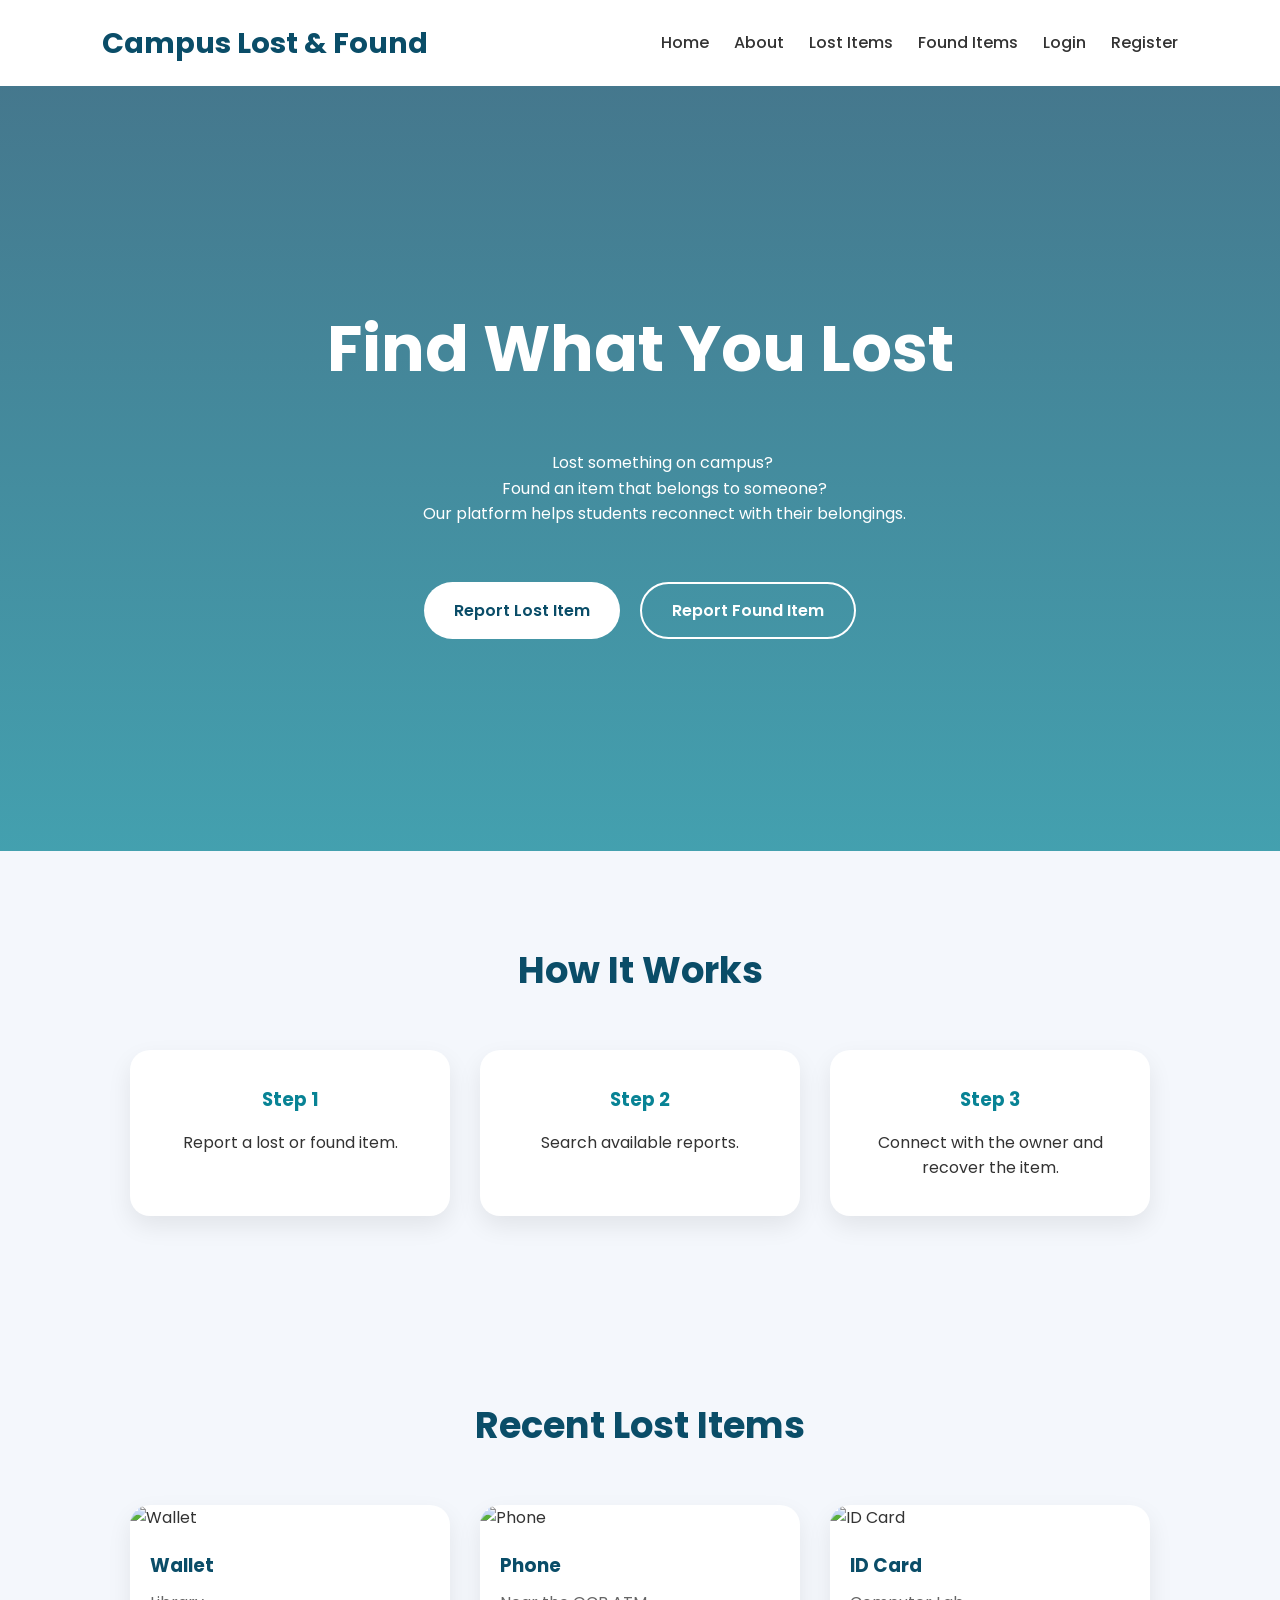
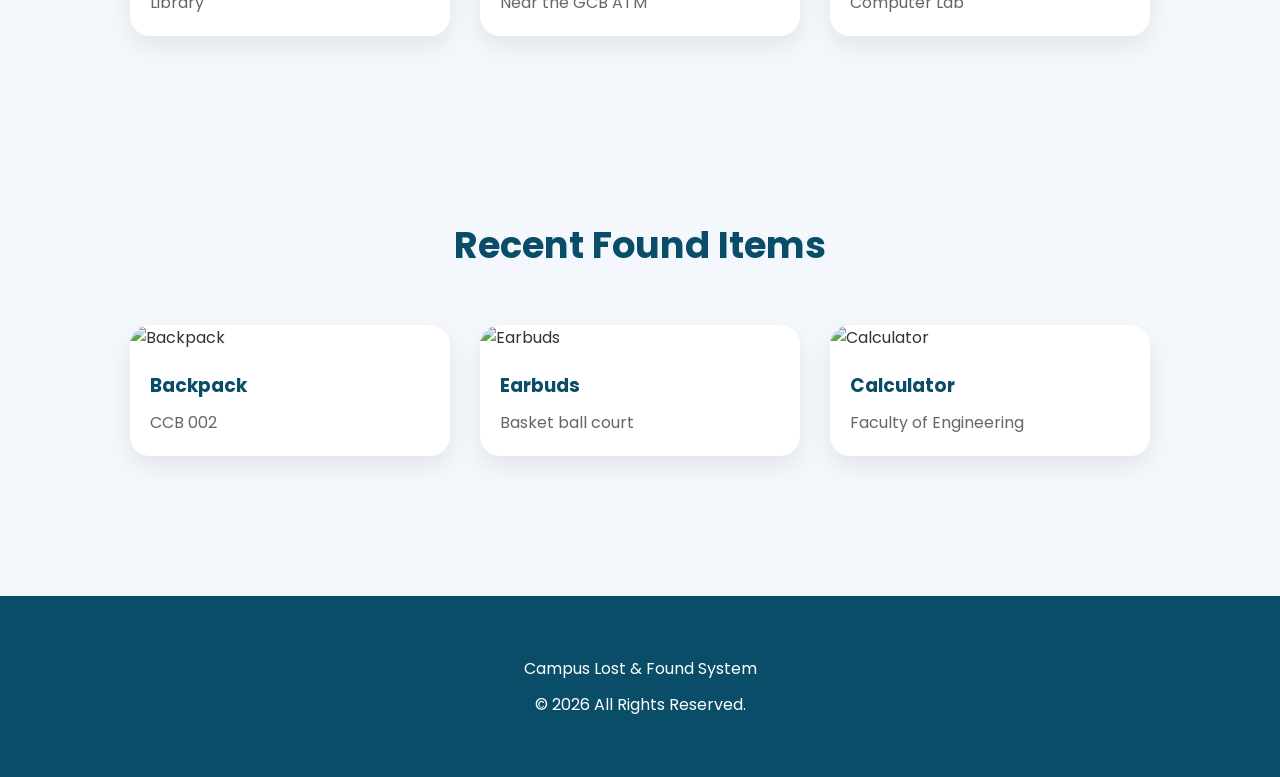
==== Index.html @ 8c01f605 "Renamed Home.html to Index.html" ====
<!DOCTYPE html>
<html lang="en">
<head>
    <meta charset="UTF-8">
    <meta name="viewport" content="width=device-width, initial-scale=1.0">
    <title>Campus Lost & Found</title>
    <link rel="stylesheet" href="Home.css">
</head>
<body>

    <!-- Navigation Bar -->
    <header>
        <nav class="navigation-bar">
            <div class="logo">
                <h2>Campus Lost & Found</h2>
            </div>

            <ul class="navigation-links">
                <li><a href="index.html">Home</a></li>
                <li><a href="#">About</a></li>
                <li><a href="#">Lost Items</a></li>
                <li><a href="#">Found Items</a></li>
                <li><a href="Login.html">Login</a></li>
                <li><a href="Register.html">Register</a></li>
            </ul>
        </nav>
    </header>

    <!-- Main section-->
    <section class="Main">
        <h1>Find What You Lost</h1>
        <p>
            <pre>
            Lost something on campus? 
            Found an item that belongs to someone?
            Our platform helps students reconnect with their belongings.
            </pre>
        </p>

        <div class="Main-buttons">
            <button>Report Lost Item</button>
            <button>Report Found Item</button>
        </div>
    </section>

    <!-- How It Works -->
    <section class="how-it-works">
        <h2>How It Works</h2>

        <div class="steps">
            <div class="step">
                <h3>Step 1</h3>
                <p>Report a lost or found item.</p>
            </div>

            <div class="step">
                <h3>Step 2</h3>
                <p>Search available reports.</p>
            </div>

            <div class="step">
                <h3>Step 3</h3>
                <p>Connect with the owner and recover the item.</p>
            </div>
        </div>
    </section>

    <!-- Recent Lost Items -->
    <section class="items-section">
        <h2>Recent Lost Items</h2>

        <div class="item-container">
            <div class="card">
                <img src="" alt="Wallet">
                <h3>Wallet</h3>
                <p>Library</p>
            </div>

            <div class="card">
                <img src="" alt="Phone">
                <h3>Phone</h3>
                <p>Near the GCB ATM</p>
            </div>

            <div class="card">
                <img src="" alt="ID Card">
                <h3>ID Card</h3>
                <p>Computer Lab</p>
            </div>
        </div>
    </section>

    <!-- Recent Found Items -->
    <section class="items-section">
        <h2>Recent Found Items</h2>

        <div class="item-container">
            <div class="card">
                <img src="" alt="Backpack">
                <h3>Backpack</h3>
                <p>CCB 002</p>
            </div>

            <div class="card">
                <img src="" alt="Earbuds">
                <h3>Earbuds</h3>
                <p>Basket ball court</p>
            </div>

            <div class="card">
                <img src="" alt="Calculator">
                <h3>Calculator</h3>
                <p>Faculty of Engineering</p>
            </div>
        </div>
    </section>

    <!-- Footer -->
    <footer>
        <p>Campus Lost & Found System</p>
        <p>&copy; 2026 All Rights Reserved.</p>
    </footer>

</body>
</html>
---- Home.css ----
@import url('https://fonts.googleapis.com/css2?family=Poppins:wght@300;400;500;600;700&display=swap');

*{
    margin:0;
    padding:0;
    box-sizing:border-box;
    font-family:'Poppins', sans-serif;
}

body{
    background:#f4f7fc;
    color:#333;
    line-height:1.6;
}

/* Navigation Bar */

.navigation-bar{
    display:flex;
    justify-content:space-between;
    align-items:center;
    padding:20px 8%;
    background:rgba(255, 255, 255, 0.959);
}

.logo h2{
    color:#0A4D68;
    font-size:1.8rem;
}

.navigation-links{
    list-style:none;
    display:flex;
    gap:25px;
}

.navigation-links a{
    text-decoration:none;
    color:#333;
    font-weight:500;
    transition:0.5s;
}

.navigation-links a:hover{
    color:#088395;
}

/* Hero Section */

.Main{
    min-height:85vh;
    display:flex;
    flex-direction:column;
    justify-content:center;
    align-items:center;
    text-align:center;
    padding:0 20px;

    background:
    linear-gradient(
    rgba(10,77,104,0.75),
    rgba(8,131,149,0.75)
    );

    background-size:cover;
    background-position:center;
    color:white;
}

.Main h1{
    font-size:4rem;
    margin-bottom:20px;
    max-width:800px;
}

.Main p{
    max-width:700px;
    font-size:1.1rem;
    margin-bottom:30px;
}

.Main-buttons{
    display:flex;
    gap:20px;
    flex-wrap:wrap;
}

.Main-buttons button{
    padding:14px 30px;
    border:none;
    border-radius:50px;
    font-size:1rem;
    cursor:pointer;
    transition:0.4s;
    font-weight:600;
}

.Main-buttons button:first-child{
    background:white;
    color:#0A4D68;
}

.Main-buttons button:last-child{
    background:transparent;
    border:2px solid white;
    color:white;
}

.Main-buttons button:hover{
    transform:translateY(-7px);
}

/* Section Headings */

section h2{
    text-align:center;
    font-size:2.3rem;
    margin-bottom:50px;
    color:#0A4D68;
}

/* How it works */

.how-it-works{
    padding:90px 8%;
}

.steps{
    display:flex;
    gap:30px;
    justify-content:center;
    flex-wrap:wrap;
}

.step{
    background:white;
    width:320px;
    padding:35px;
    border-radius:20px;
    text-align:center;
    transition:0.4s;
    box-shadow:0 10px 25px rgba(0,0,0,0.08);
}

.step:hover{
    transform:translateY(-10px);
}

.step h3{
    color:#088395;
    margin-bottom:15px;
}

/* Item Cards */

.items-section{
    padding:90px 8%;
}

.item-container{
    display:flex;
    gap:30px;
    justify-content:center;
    flex-wrap:wrap;
}

.card{
    width:320px;
    background:white;
    border-radius:20px;
    overflow:hidden;
    transition:0.4s;
    box-shadow:0 10px 25px rgba(0,0,0,0.08);
}

.card:hover{
    transform:translateY(-20px);
}

.card img{
    width:100%;
    height:220px;
    object-fit:cover;
}

.card h3{
    margin:20px 0 10px;
    color:#0A4D68;
}

.card p{
    padding-bottom:20px;
    color:#666;
}

.card h3,
.card p{
    padding-left:20px;
}

/* Footer*/

footer{
    background:#0A4D68;
    color:white;
    text-align:center;
    padding:50px 20px;
    margin-top:50px;
}

footer p{
    margin:10px 0;
}

/* Responsive */

@media(max-width:768px){

    .navbar{
        flex-direction:column;
        gap:15px;
    }

    .nav-links{
        flex-wrap:wrap;
        justify-content:center;
    }

    .hero h1{
        font-size:2.5rem;
    }

    .hero-buttons{
        flex-direction:column;
    }
}
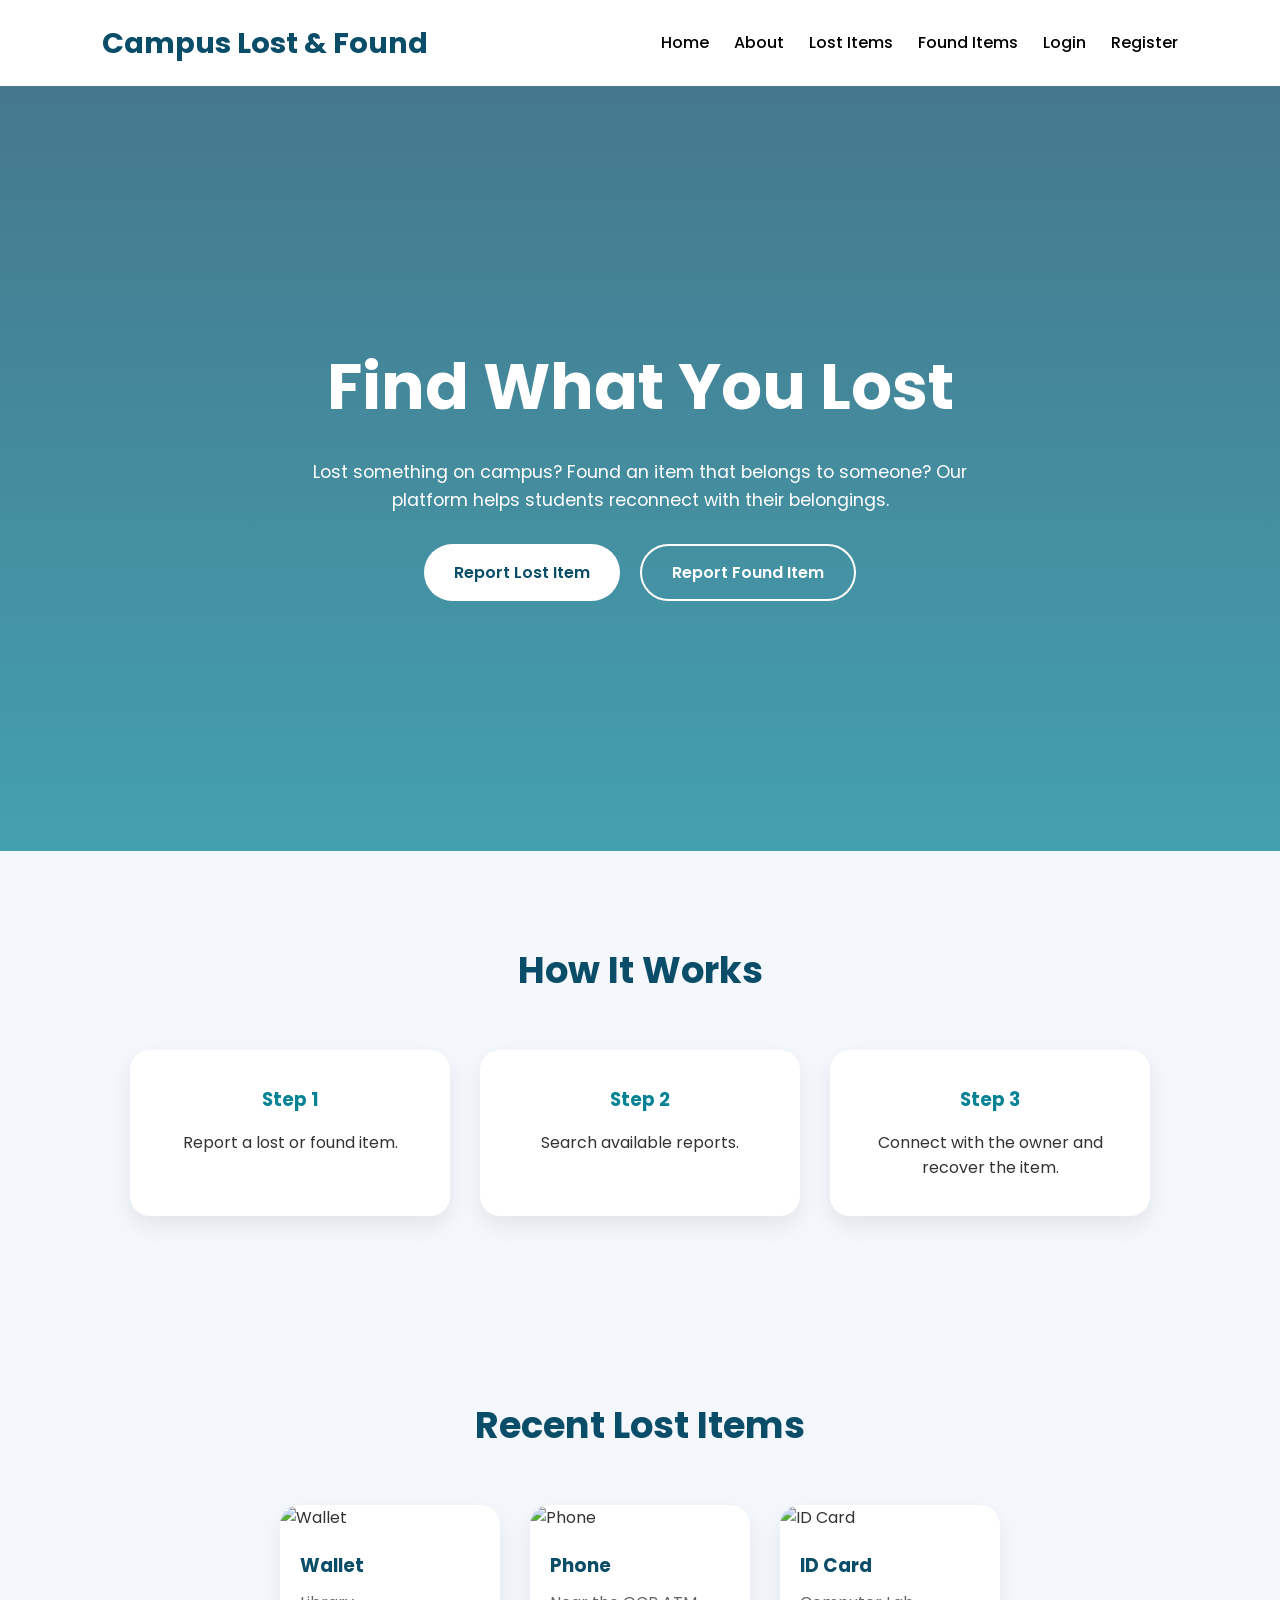
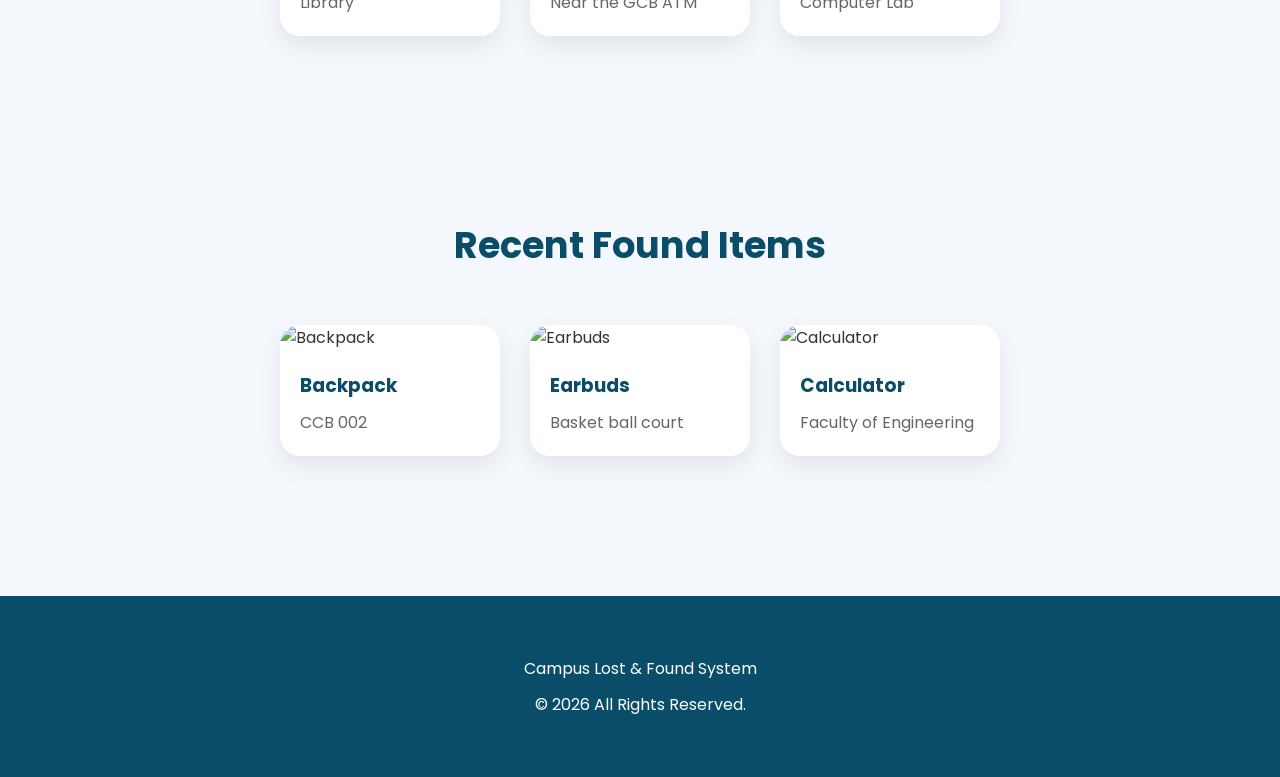
==== commit cc7b28a9: "Changes a couple of codes in the css" ====
--- a/Index.html
+++ b/Index.html
@@ -30,11 +30,9 @@
     <section class="Main">
         <h1>Find What You Lost</h1>
         <p>
-            <pre>
             Lost something on campus? 
             Found an item that belongs to someone?
             Our platform helps students reconnect with their belongings.
-            </pre>
         </p>
 
         <div class="Main-buttons">
@@ -71,19 +69,19 @@
 
         <div class="item-container">
             <div class="card">
-                <img src="" alt="Wallet">
+                <img src="C:\Users\King Theo\Downloads\Wallet.jpg" alt="Wallet">
                 <h3>Wallet</h3>
                 <p>Library</p>
             </div>
 
             <div class="card">
-                <img src="" alt="Phone">
+                <img src="C:\Users\King Theo\Downloads\iphone.jpg" alt="Phone">
                 <h3>Phone</h3>
                 <p>Near the GCB ATM</p>
             </div>
 
             <div class="card">
-                <img src="" alt="ID Card">
+                <img src="C:\Users\King Theo\Downloads\id-card.png" alt="ID Card">
                 <h3>ID Card</h3>
                 <p>Computer Lab</p>
             </div>
@@ -96,19 +94,19 @@
 
         <div class="item-container">
             <div class="card">
-                <img src="" alt="Backpack">
+                <img src="C:\Users\King Theo\Downloads\BackPack.jpg" alt="Backpack">
                 <h3>Backpack</h3>
                 <p>CCB 002</p>
             </div>
 
             <div class="card">
-                <img src="" alt="Earbuds">
+                <img src="c:\Users\King Theo\Downloads\Earbuds.jpg" alt="Earbuds">
                 <h3>Earbuds</h3>
                 <p>Basket ball court</p>
             </div>
 
             <div class="card">
-                <img src="" alt="Calculator">
+                <img src="C:\Users\King Theo\Downloads\Calculator.jpg" alt="Calculator">
                 <h3>Calculator</h3>
                 <p>Faculty of Engineering</p>
             </div>
--- a/Home.css
+++ b/Home.css
@@ -36,7 +36,7 @@
 
 .navigation-links a{
     text-decoration:none;
-    color:#333;
+    color:black;
     font-weight:500;
     transition:0.5s;
 }
@@ -45,7 +45,7 @@
     color:#088395;
 }
 
-/* Hero Section */
+/* Main Section */
 
 .Main{
     min-height:85vh;
@@ -122,14 +122,14 @@
 /* How it works */
 
 .how-it-works{
-    padding:90px 8%;
+    padding:90px 8%;  /*90px top and bottom distance, 8% left and right distance*/
 }
 
 .steps{
-    display:flex;
+    display:flex;    /*Arranging my navigation-links into 1 horizontal line*/
     gap:30px;
     justify-content:center;
-    flex-wrap:wrap;
+    flex-wrap:wrap;  /*This stops the navigation-links from overflowing through the phone*/
 }
 
 .step{
@@ -165,7 +165,7 @@
 }
 
 .card{
-    width:320px;
+    width:220px;
     background:white;
     border-radius:20px;
     overflow:hidden;
@@ -216,21 +216,22 @@
 
 @media(max-width:768px){
 
-    .navbar{
+    .navigation-bar{
         flex-direction:column;
         gap:15px;
-    }
-
-    .nav-links{
+        align-items:center;
+    }
+
+    .navigation-links{
         flex-wrap:wrap;
         justify-content:center;
     }
 
-    .hero h1{
+    .Main h1{
         font-size:2.5rem;
     }
 
-    .hero-buttons{
+    .Main-buttons{
         flex-direction:column;
     }
 }
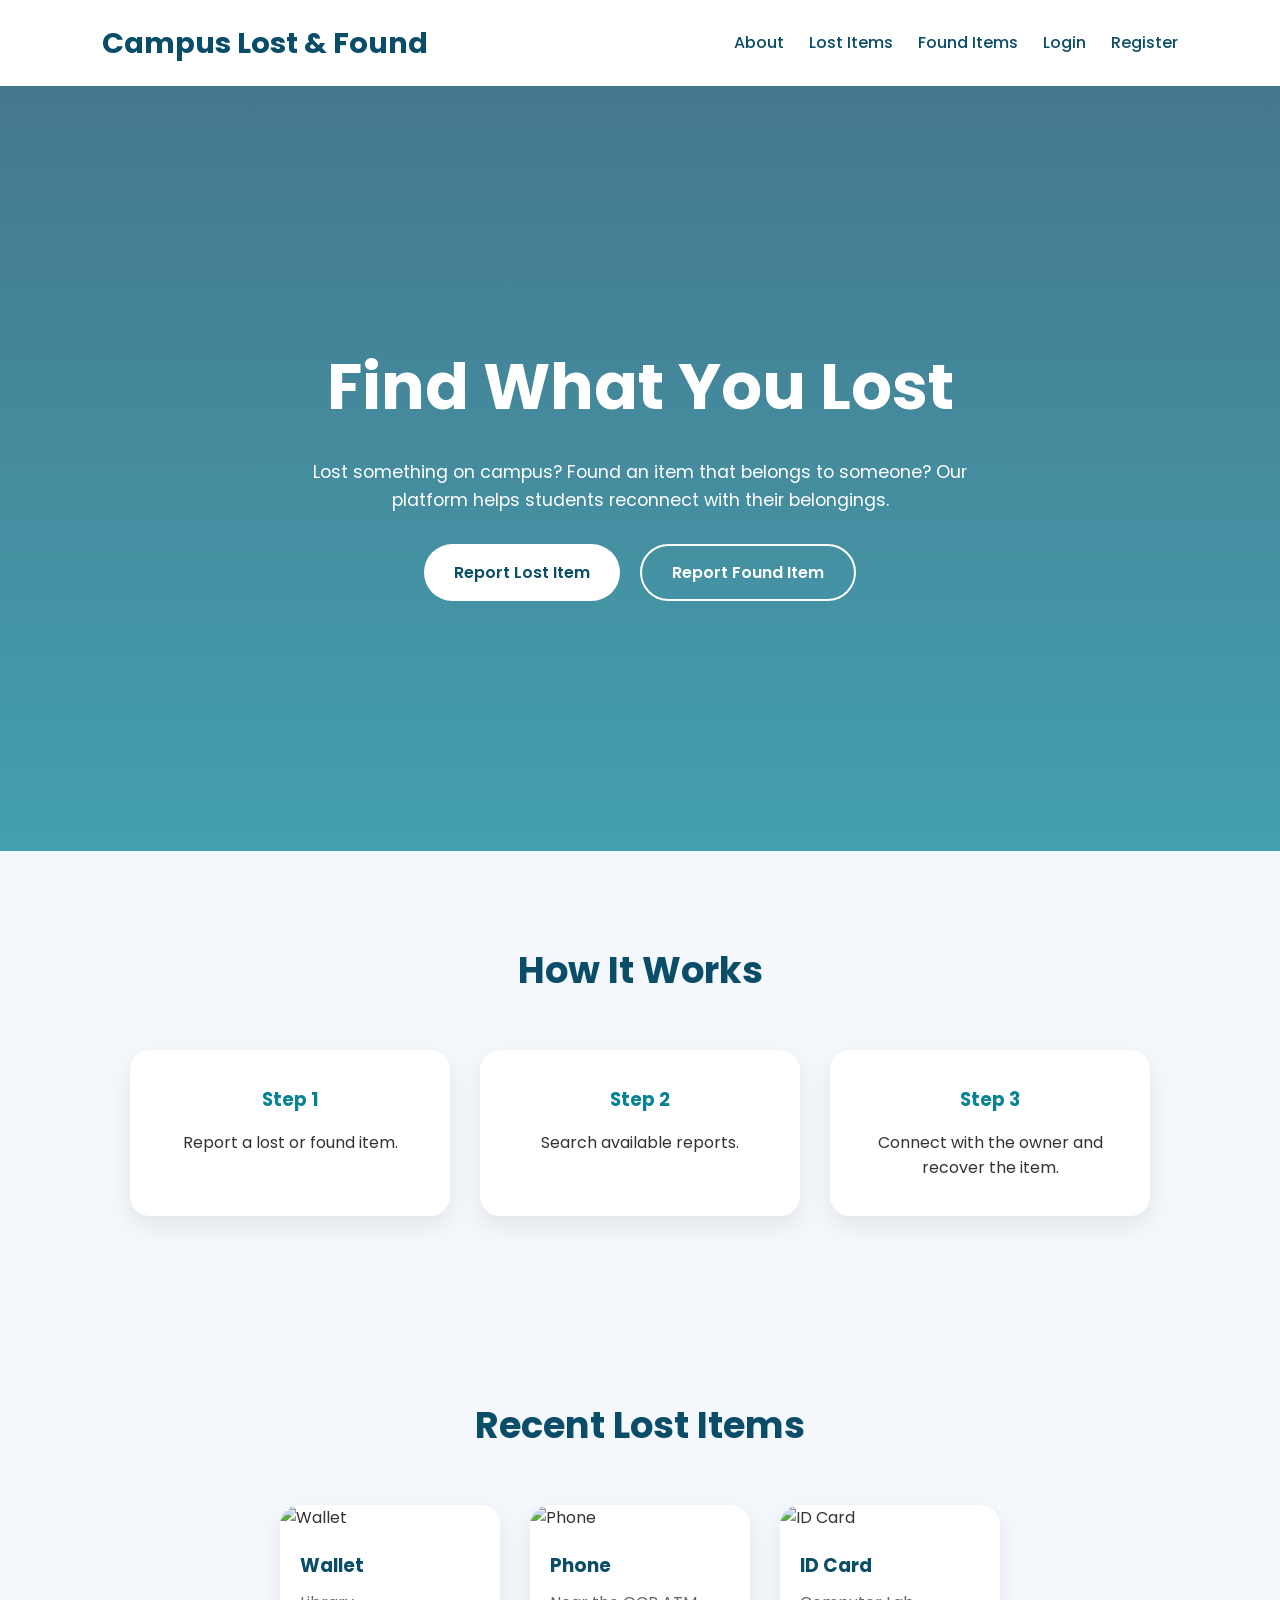
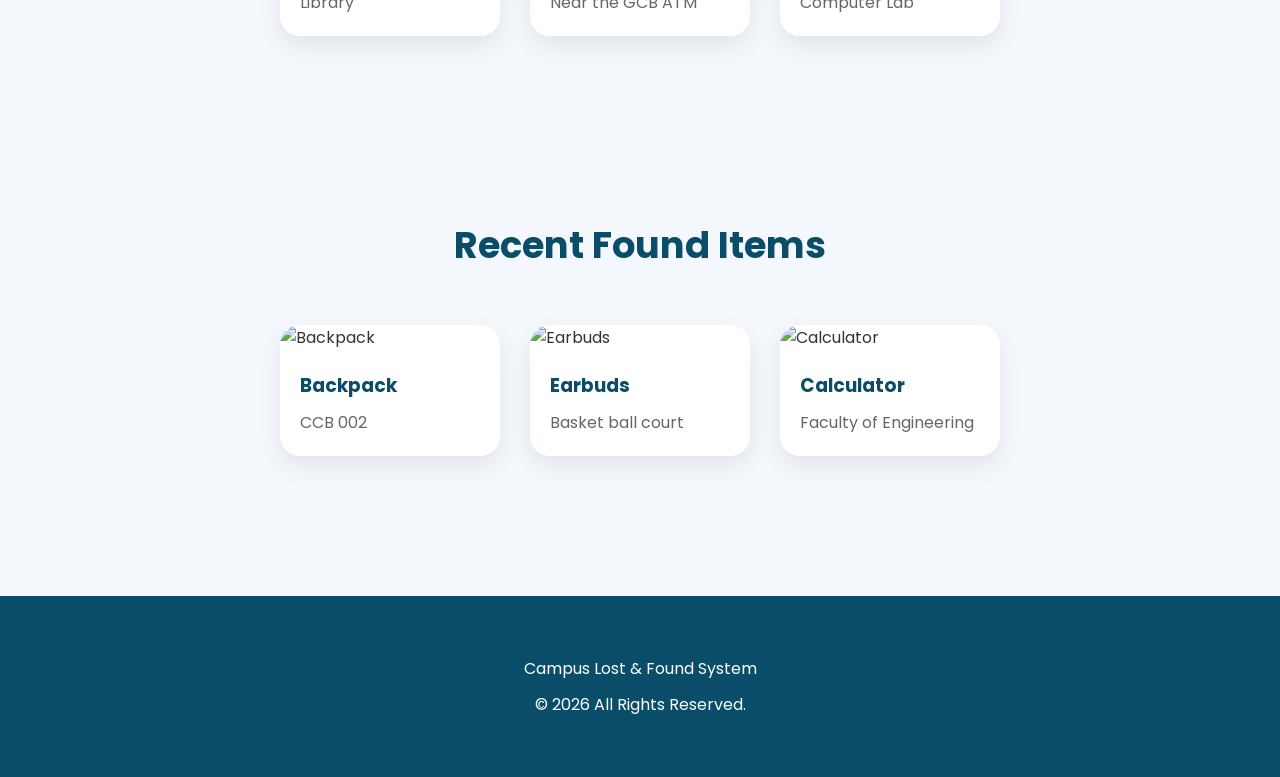
==== commit 5350cb26: "Add new pages" ====
--- a/Index.html
+++ b/Index.html
@@ -16,10 +16,10 @@
             </div>
 
             <ul class="navigation-links">
-                <li><a href="index.html">Home</a></li>
-                <li><a href="#">About</a></li>
-                <li><a href="#">Lost Items</a></li>
-                <li><a href="#">Found Items</a></li>
+               <!-- <li><a href="index.html">Home</a></li> -->
+                <li><a href="About.html">About</a></li>
+                <li><a href="Report Lost.html">Lost Items</a></li>
+                <li><a href="Item details.html">Found Items</a></li>
                 <li><a href="Login.html">Login</a></li>
                 <li><a href="Register.html">Register</a></li>
             </ul>
--- a/Home.css
+++ b/Home.css
@@ -36,7 +36,7 @@
 
 .navigation-links a{
     text-decoration:none;
-    color:black;
+    color:#0A4D68;
     font-weight:500;
     transition:0.5s;
 }
